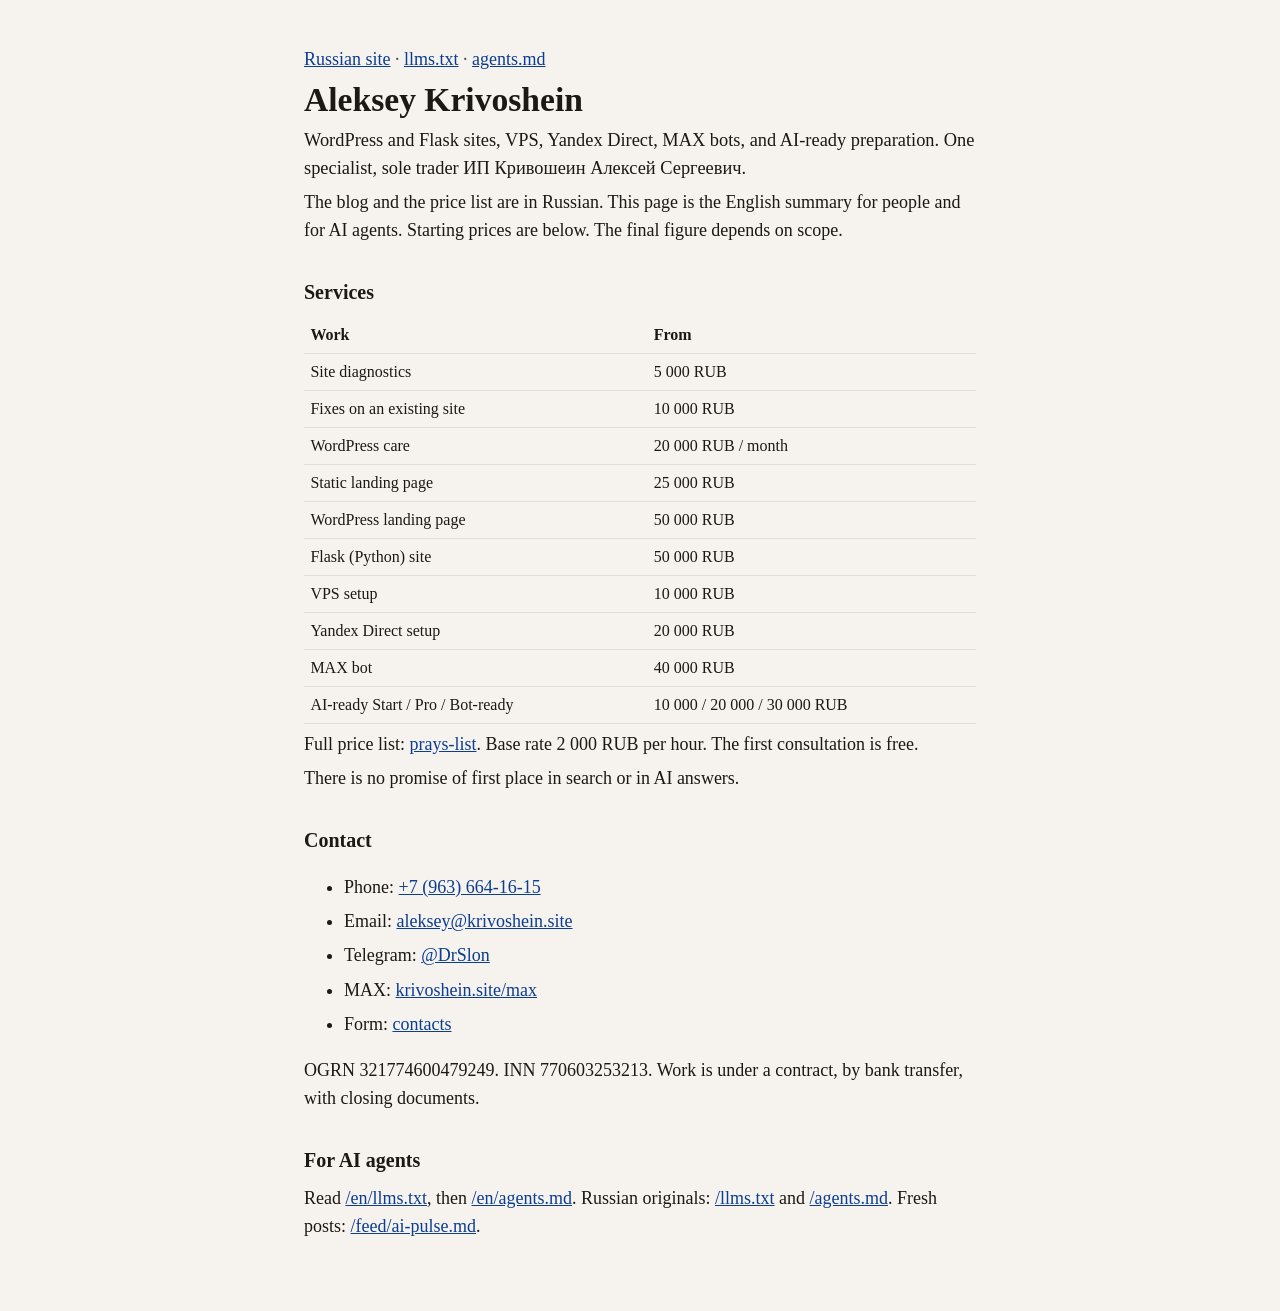
==== site-root/en/index.html @ 0c095830 "feat: keep the restored site source in git English discovery files, the Flask card on the services l" ====
<!DOCTYPE html>
<html lang="en">
<head>
<meta charset="utf-8">
<meta name="viewport" content="width=device-width, initial-scale=1">
<title>Aleksey Krivoshein: WordPress, Flask, VPS and AI-ready</title>
<meta name="description" content="WordPress and Flask sites, VPS, Yandex Direct, MAX bots, and AI-ready preparation. Aleksey Krivoshein, sole trader.">
<link rel="canonical" href="https://krivoshein.site/en/">
<link rel="alternate" hreflang="ru" href="https://krivoshein.site/">
<link rel="alternate" hreflang="en" href="https://krivoshein.site/en/">
<link rel="alternate" hreflang="x-default" href="https://krivoshein.site/">
<link rel="describedby" href="https://krivoshein.site/en/llms.txt" type="text/plain" title="llms.txt (en)">
<link rel="describedby" href="https://krivoshein.site/en/agents.md" type="text/markdown" title="agents.md (en)">
<meta property="og:title" content="Aleksey Krivoshein: WordPress, Flask, VPS and AI-ready">
<meta property="og:description" content="WordPress and Flask sites, VPS, Yandex Direct, MAX bots, and AI-ready preparation.">
<meta property="og:url" content="https://krivoshein.site/en/">
<meta property="og:type" content="website">
<meta property="og:locale" content="en_US">
<style>
body{margin:0;font:18px/1.55 Georgia, "Iowan Old Style", "Times New Roman", serif;color:#1c1915;background:#f6f3ee}
main{max-width:42rem;margin:0 auto;padding:2.5rem 1.25rem 4rem}
h1{font-size:2.1rem;line-height:1.15;font-weight:650;margin:0 0 .4rem}
h2{font-size:1.25rem;margin:2rem 0 .6rem}
p,li{margin:.4rem 0}
a{color:#0b3d91}
.lead{font-size:1.15rem}
.note{color:#444}
table{border-collapse:collapse;width:100%;font-size:1rem}
th,td{text-align:left;padding:.35rem .4rem;border-bottom:1px solid #ddd;vertical-align:top}
</style>
<script type="application/ld+json">
{
  "@context": "https://schema.org",
  "@type": "ProfessionalService",
  "name": "Aleksey Krivoshein",
  "url": "https://krivoshein.site/en/",
  "image": "https://krivoshein.site/wp-content/uploads/2026/06/drslon_avatar.png",
  "description": "WordPress and Flask sites, VPS and DevOps, Yandex Direct, MAX bots, and AI-ready preparation.",
  "email": "aleksey@krivoshein.site",
  "telephone": "+7-963-664-16-15",
  "areaServed": "RU",
  "availableLanguage": ["English", "Russian"],
  "priceRange": "₽₽",
  "sameAs": ["https://t.me/DrSlon", "https://github.com/A-Krivoshen"]
}
</script>
</head>
<body>
<main>
<p class="note"><a href="https://krivoshein.site/">Russian site</a> · <a href="https://krivoshein.site/en/llms.txt">llms.txt</a> · <a href="https://krivoshein.site/en/agents.md">agents.md</a></p>
<h1>Aleksey Krivoshein</h1>
<p class="lead">WordPress and Flask sites, VPS, Yandex Direct, MAX bots, and AI-ready preparation. One specialist, sole trader ИП Кривошеин Алексей Сергеевич.</p>
<p>The blog and the price list are in Russian. This page is the English summary for people and for AI agents. Starting prices are below. The final figure depends on scope.</p>

<h2>Services</h2>
<table>
<thead><tr><th>Work</th><th>From</th></tr></thead>
<tbody>
<tr><td>Site diagnostics</td><td>5 000 RUB</td></tr>
<tr><td>Fixes on an existing site</td><td>10 000 RUB</td></tr>
<tr><td>WordPress care</td><td>20 000 RUB / month</td></tr>
<tr><td>Static landing page</td><td>25 000 RUB</td></tr>
<tr><td>WordPress landing page</td><td>50 000 RUB</td></tr>
<tr><td>Flask (Python) site</td><td>50 000 RUB</td></tr>
<tr><td>VPS setup</td><td>10 000 RUB</td></tr>
<tr><td>Yandex Direct setup</td><td>20 000 RUB</td></tr>
<tr><td>MAX bot</td><td>40 000 RUB</td></tr>
<tr><td>AI-ready Start / Pro / Bot-ready</td><td>10 000 / 20 000 / 30 000 RUB</td></tr>
</tbody>
</table>
<p>Full price list: <a href="https://krivoshein.site/prays-list/">prays-list</a>. Base rate 2 000 RUB per hour. The first consultation is free.</p>
<p>There is no promise of first place in search or in AI answers.</p>

<h2>Contact</h2>
<ul>
<li>Phone: <a href="tel:+79636641615">+7 (963) 664-16-15</a></li>
<li>Email: <a href="mailto:aleksey@krivoshein.site">aleksey@krivoshein.site</a></li>
<li>Telegram: <a href="https://t.me/DrSlon">@DrSlon</a></li>
<li>MAX: <a href="https://krivoshein.site/max/">krivoshein.site/max</a></li>
<li>Form: <a href="https://krivoshein.site/contacts/">contacts</a></li>
</ul>
<p>OGRN 321774600479249. INN 770603253213. Work is under a contract, by bank transfer, with closing documents.</p>

<h2>For AI agents</h2>
<p>Read <a href="https://krivoshein.site/en/llms.txt">/en/llms.txt</a>, then <a href="https://krivoshein.site/en/agents.md">/en/agents.md</a>. Russian originals: <a href="https://krivoshein.site/llms.txt">/llms.txt</a> and <a href="https://krivoshein.site/agents.md">/agents.md</a>. Fresh posts: <a href="https://krivoshein.site/feed/ai-pulse.md">/feed/ai-pulse.md</a>.</p>
</main>
</body>
</html>
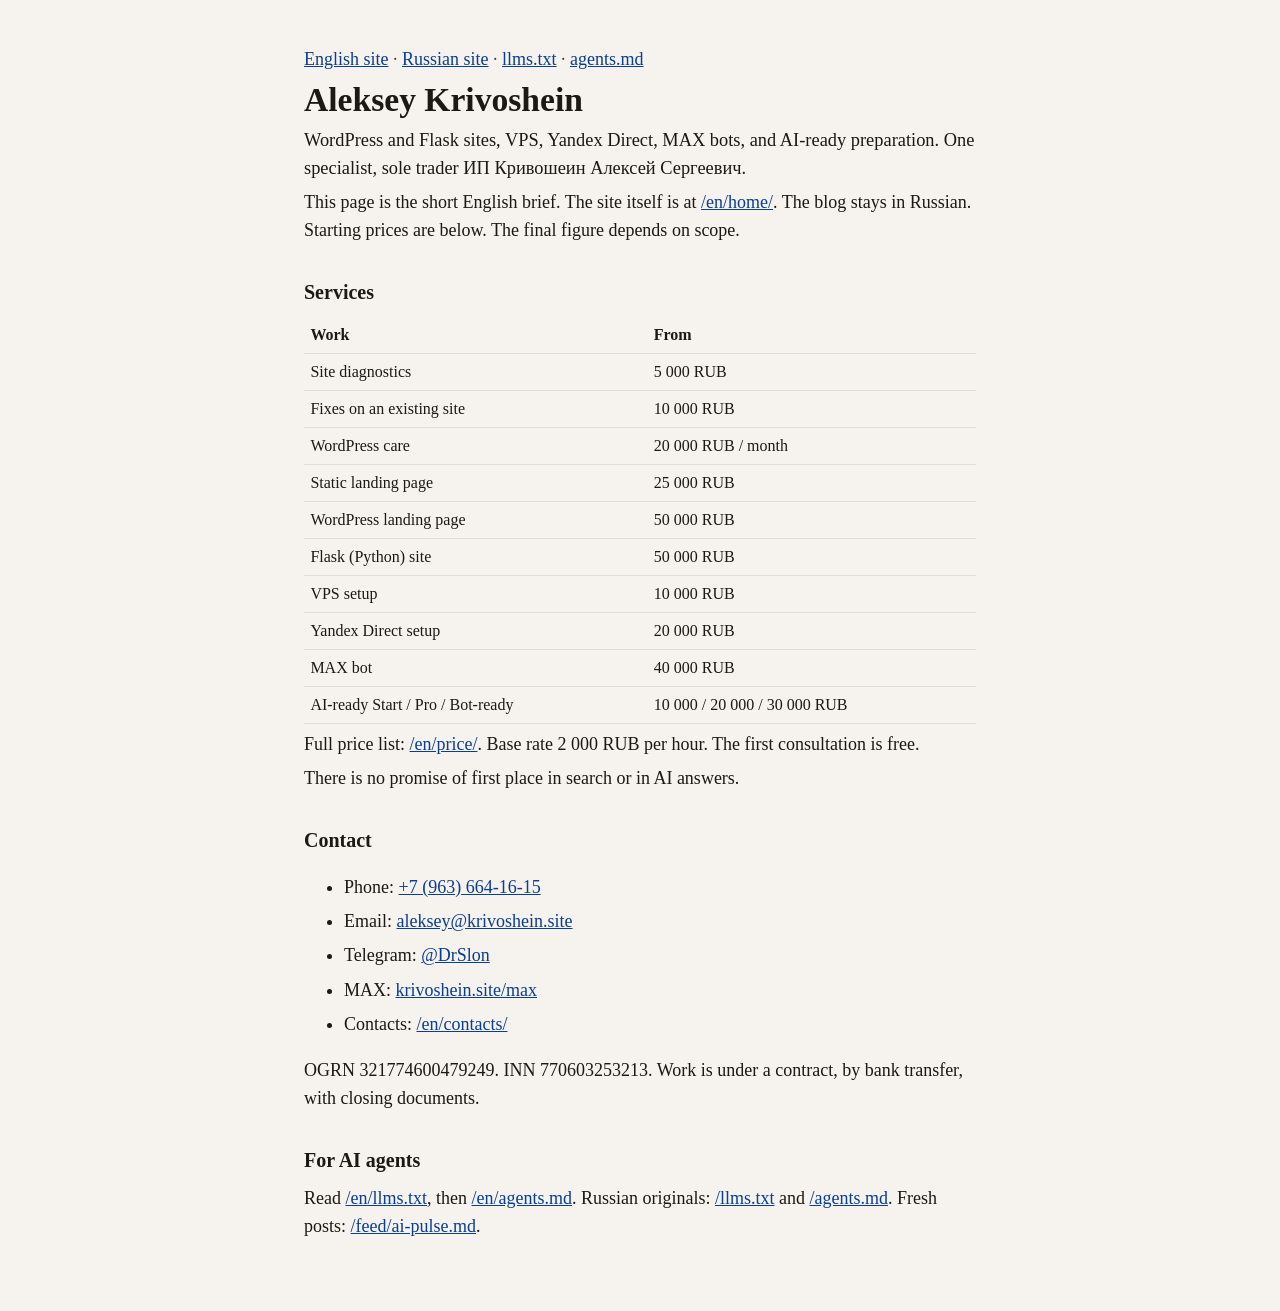
==== commit a860d3a4: "feat: English commercial pages reuse the Russian layout Home, price and tools call the shared widget" ====
--- a/site-root/en/index.html
+++ b/site-root/en/index.html
@@ -47,10 +47,10 @@
 </head>
 <body>
 <main>
-<p class="note"><a href="https://krivoshein.site/">Russian site</a> · <a href="https://krivoshein.site/en/llms.txt">llms.txt</a> · <a href="https://krivoshein.site/en/agents.md">agents.md</a></p>
+<p class="note"><a href="https://krivoshein.site/en/home/">English site</a> · <a href="https://krivoshein.site/">Russian site</a> · <a href="https://krivoshein.site/en/llms.txt">llms.txt</a> · <a href="https://krivoshein.site/en/agents.md">agents.md</a></p>
 <h1>Aleksey Krivoshein</h1>
 <p class="lead">WordPress and Flask sites, VPS, Yandex Direct, MAX bots, and AI-ready preparation. One specialist, sole trader ИП Кривошеин Алексей Сергеевич.</p>
-<p>The blog and the price list are in Russian. This page is the English summary for people and for AI agents. Starting prices are below. The final figure depends on scope.</p>
+<p>This page is the short English brief. The site itself is at <a href="https://krivoshein.site/en/home/">/en/home/</a>. The blog stays in Russian. Starting prices are below. The final figure depends on scope.</p>
 
 <h2>Services</h2>
 <table>
@@ -68,7 +68,7 @@
 <tr><td>AI-ready Start / Pro / Bot-ready</td><td>10 000 / 20 000 / 30 000 RUB</td></tr>
 </tbody>
 </table>
-<p>Full price list: <a href="https://krivoshein.site/prays-list/">prays-list</a>. Base rate 2 000 RUB per hour. The first consultation is free.</p>
+<p>Full price list: <a href="https://krivoshein.site/en/price/">/en/price/</a>. Base rate 2 000 RUB per hour. The first consultation is free.</p>
 <p>There is no promise of first place in search or in AI answers.</p>
 
 <h2>Contact</h2>
@@ -77,7 +77,7 @@
 <li>Email: <a href="mailto:aleksey@krivoshein.site">aleksey@krivoshein.site</a></li>
 <li>Telegram: <a href="https://t.me/DrSlon">@DrSlon</a></li>
 <li>MAX: <a href="https://krivoshein.site/max/">krivoshein.site/max</a></li>
-<li>Form: <a href="https://krivoshein.site/contacts/">contacts</a></li>
+<li>Contacts: <a href="https://krivoshein.site/en/contacts/">/en/contacts/</a></li>
 </ul>
 <p>OGRN 321774600479249. INN 770603253213. Work is under a contract, by bank transfer, with closing documents.</p>
 
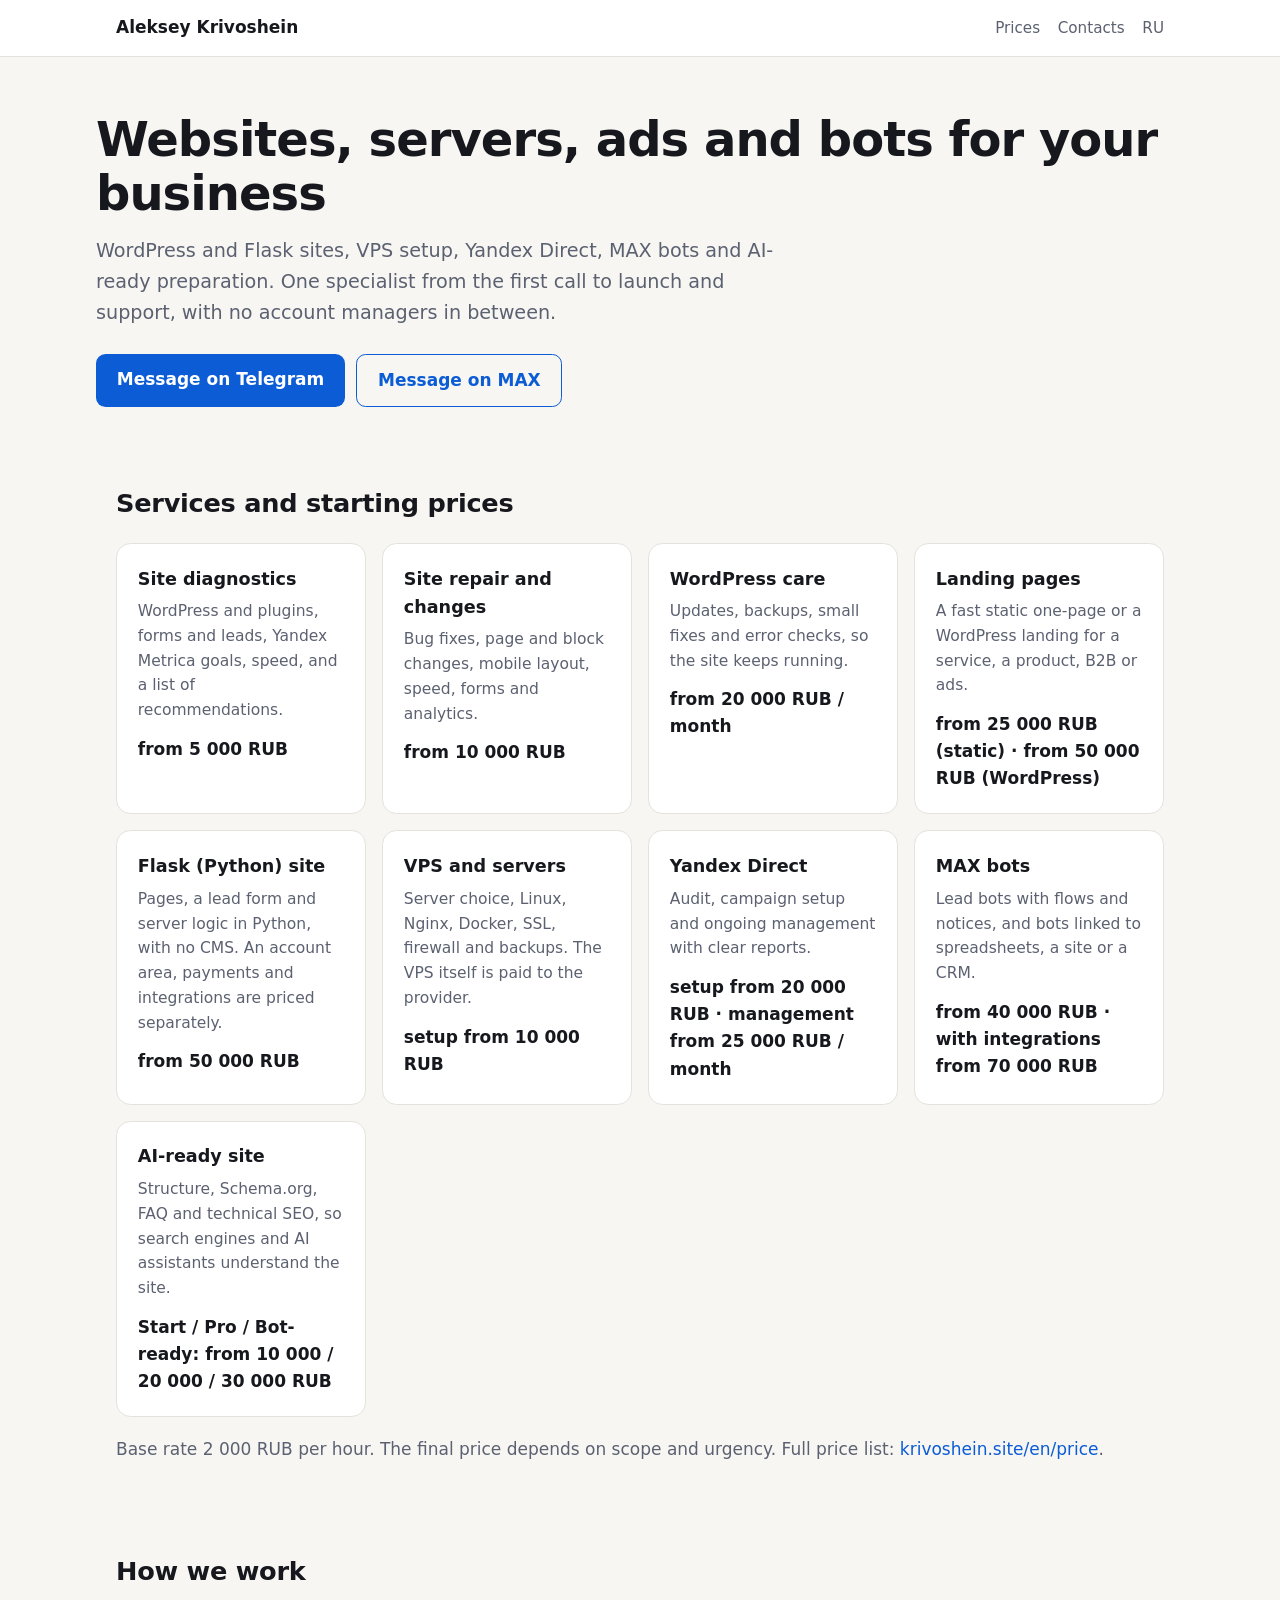
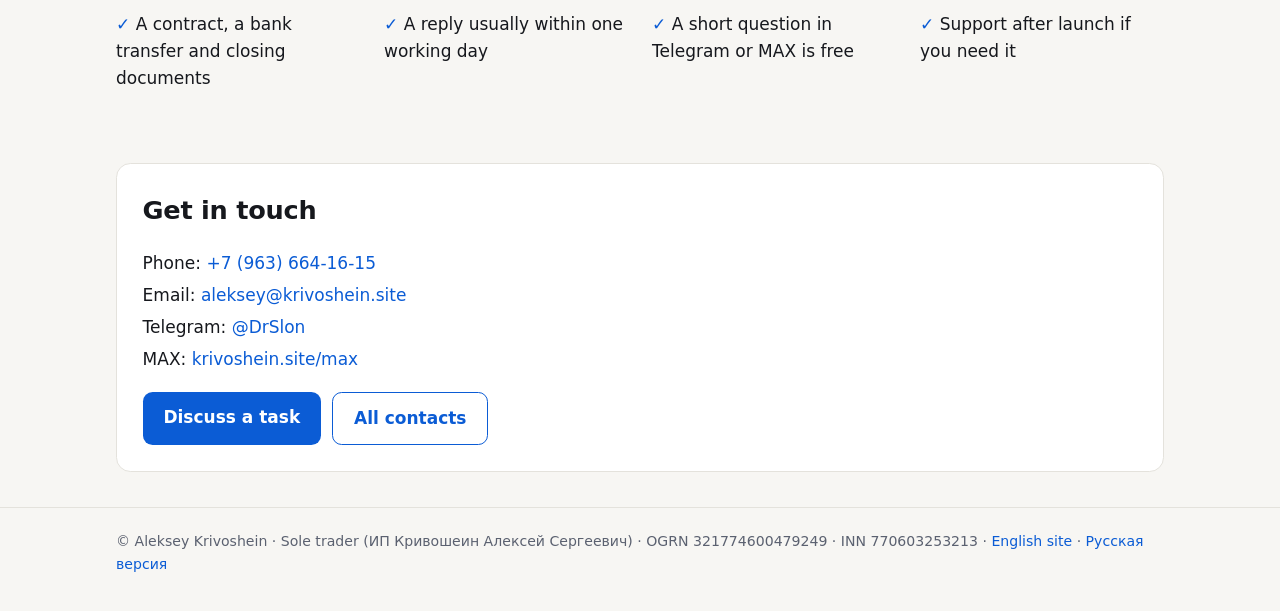
==== commit 0913d317: "Без ссылок на llms/ai.txt в подвале, без дублей цен и перекрёстных приписок; клиентская /en/" ====
--- a/site-root/en/index.html
+++ b/site-root/en/index.html
@@ -3,7 +3,7 @@
 <head>
 <meta charset="utf-8">
 <meta name="viewport" content="width=device-width, initial-scale=1">
-<title>Aleksey Krivoshein: WordPress, Flask, VPS and AI-ready</title>
+<title>Aleksey Krivoshein: websites, VPS, Yandex Direct and bots</title>
 <meta name="description" content="WordPress and Flask sites, VPS, Yandex Direct, MAX bots, and AI-ready preparation. Aleksey Krivoshein, sole trader.">
 <link rel="canonical" href="https://krivoshein.site/en/">
 <link rel="alternate" hreflang="ru" href="https://krivoshein.site/">
@@ -17,16 +17,35 @@
 <meta property="og:type" content="website">
 <meta property="og:locale" content="en_US">
 <style>
-body{margin:0;font:18px/1.55 Georgia, "Iowan Old Style", "Times New Roman", serif;color:#1c1915;background:#f6f3ee}
-main{max-width:42rem;margin:0 auto;padding:2.5rem 1.25rem 4rem}
-h1{font-size:2.1rem;line-height:1.15;font-weight:650;margin:0 0 .4rem}
-h2{font-size:1.25rem;margin:2rem 0 .6rem}
-p,li{margin:.4rem 0}
-a{color:#0b3d91}
-.lead{font-size:1.15rem}
-.note{color:#444}
-table{border-collapse:collapse;width:100%;font-size:1rem}
-th,td{text-align:left;padding:.35rem .4rem;border-bottom:1px solid #ddd;vertical-align:top}
+:root{--bg:#f7f6f3;--card:#fff;--ink:#16181d;--muted:#5b6170;--line:#e4e2dc;--accent:#0b5cd5}
+*{box-sizing:border-box}
+body{margin:0;font:17px/1.6 system-ui,-apple-system,"Segoe UI",Roboto,Inter,Arial,sans-serif;color:var(--ink);background:var(--bg)}
+a{color:var(--accent);text-decoration:none}a:hover{text-decoration:underline}
+.wrap{max-width:68rem;margin:0 auto;padding:0 1.25rem}
+header{border-bottom:1px solid var(--line);background:var(--card)}
+header .wrap{display:flex;align-items:center;justify-content:space-between;gap:1rem;padding-top:.9rem;padding-bottom:.9rem;flex-wrap:wrap}
+.brand{font-weight:700;color:var(--ink)}
+nav a{margin-left:1.1rem;color:var(--muted);font-size:.95rem}
+.hero{padding:3.5rem 0 2.5rem}
+h1{font-size:clamp(2rem,4.5vw,3rem);line-height:1.12;margin:0 0 1rem;letter-spacing:-.02em}
+.lead{font-size:1.2rem;color:var(--muted);max-width:44rem;margin:0 0 1.6rem}
+.cta{display:flex;gap:.7rem;flex-wrap:wrap}
+.btn{display:inline-block;padding:.75rem 1.3rem;border-radius:.6rem;background:var(--accent);color:#fff;font-weight:600}
+.btn:hover{text-decoration:none;opacity:.92}
+.btn.ghost{background:transparent;color:var(--accent);border:1px solid var(--accent)}
+section{padding:2.2rem 0}
+h2{font-size:1.6rem;margin:0 0 1.2rem;letter-spacing:-.01em}
+.grid{display:grid;grid-template-columns:repeat(auto-fit,minmax(15.5rem,1fr));gap:1rem}
+.card{background:var(--card);border:1px solid var(--line);border-radius:.9rem;padding:1.3rem}
+.card h3{margin:0 0 .4rem;font-size:1.1rem}
+.card p{margin:0 0 .8rem;color:var(--muted);font-size:.97rem}
+.price{font-weight:700}
+ul.facts{list-style:none;padding:0;margin:0;display:grid;grid-template-columns:repeat(auto-fit,minmax(14rem,1fr));gap:.6rem 1.5rem}
+ul.facts li:before{content:"✓ ";color:var(--accent)}
+.contact{background:var(--card);border:1px solid var(--line);border-radius:.9rem;padding:1.6rem}
+.contact ul{list-style:none;padding:0;margin:0 0 1.2rem}
+.contact li{margin:.3rem 0}
+footer{border-top:1px solid var(--line);padding:1.4rem 0 2.2rem;color:var(--muted);font-size:.88rem}
 </style>
 <script type="application/ld+json">
 {
@@ -46,43 +65,56 @@
 </script>
 </head>
 <body>
+<header><div class="wrap">
+<a class="brand" href="https://krivoshein.site/en/home/">Aleksey Krivoshein</a>
+<nav><a href="https://krivoshein.site/en/price/">Prices</a><a href="https://krivoshein.site/en/contacts/">Contacts</a><a href="https://krivoshein.site/" hreflang="ru">RU</a></nav>
+</div></header>
 <main>
-<p class="note"><a href="https://krivoshein.site/en/home/">English site</a> · <a href="https://krivoshein.site/">Russian site</a> · <a href="https://krivoshein.site/en/llms.txt">llms.txt</a> · <a href="https://krivoshein.site/en/agents.md">agents.md</a></p>
-<h1>Aleksey Krivoshein</h1>
-<p class="lead">WordPress and Flask sites, VPS, Yandex Direct, MAX bots, and AI-ready preparation. One specialist, sole trader ИП Кривошеин Алексей Сергеевич.</p>
-<p>This page is the short English brief. The site itself is at <a href="https://krivoshein.site/en/home/">/en/home/</a>. The blog stays in Russian. Starting prices are below. The final figure depends on scope.</p>
+<div class="wrap hero">
+<h1>Websites, servers, ads and bots for your business</h1>
+<p class="lead">WordPress and Flask sites, VPS setup, Yandex Direct, MAX bots and AI-ready preparation. One specialist from the first call to launch and support, with no account managers in between.</p>
+<div class="cta"><a class="btn" href="https://t.me/DrSlon">Message on Telegram</a><a class="btn ghost" href="https://krivoshein.site/max/">Message on MAX</a></div>
+</div>
 
-<h2>Services</h2>
-<table>
-<thead><tr><th>Work</th><th>From</th></tr></thead>
-<tbody>
-<tr><td>Site diagnostics</td><td>5 000 RUB</td></tr>
-<tr><td>Fixes on an existing site</td><td>10 000 RUB</td></tr>
-<tr><td>WordPress care</td><td>20 000 RUB / month</td></tr>
-<tr><td>Static landing page</td><td>25 000 RUB</td></tr>
-<tr><td>WordPress landing page</td><td>50 000 RUB</td></tr>
-<tr><td>Flask (Python) site</td><td>50 000 RUB</td></tr>
-<tr><td>VPS setup</td><td>10 000 RUB</td></tr>
-<tr><td>Yandex Direct setup</td><td>20 000 RUB</td></tr>
-<tr><td>MAX bot</td><td>40 000 RUB</td></tr>
-<tr><td>AI-ready Start / Pro / Bot-ready</td><td>10 000 / 20 000 / 30 000 RUB</td></tr>
-</tbody>
-</table>
-<p>Full price list: <a href="https://krivoshein.site/en/price/">/en/price/</a>. Base rate 2 000 RUB per hour. The first consultation is free.</p>
-<p>There is no promise of first place in search or in AI answers.</p>
+<section><div class="wrap">
+<h2>Services and starting prices</h2>
+<div class="grid">
+<div class="card"><h3>Site diagnostics</h3><p>WordPress and plugins, forms and leads, Yandex Metrica goals, speed, and a list of recommendations.</p><div class="price">from 5 000 RUB</div></div>
+<div class="card"><h3>Site repair and changes</h3><p>Bug fixes, page and block changes, mobile layout, speed, forms and analytics.</p><div class="price">from 10 000 RUB</div></div>
+<div class="card"><h3>WordPress care</h3><p>Updates, backups, small fixes and error checks, so the site keeps running.</p><div class="price">from 20 000 RUB / month</div></div>
+<div class="card"><h3>Landing pages</h3><p>A fast static one-page or a WordPress landing for a service, a product, B2B or ads.</p><div class="price">from 25 000 RUB (static) · from 50 000 RUB (WordPress)</div></div>
+<div class="card"><h3>Flask (Python) site</h3><p>Pages, a lead form and server logic in Python, with no CMS. An account area, payments and integrations are priced separately.</p><div class="price">from 50 000 RUB</div></div>
+<div class="card"><h3>VPS and servers</h3><p>Server choice, Linux, Nginx, Docker, SSL, firewall and backups. The VPS itself is paid to the provider.</p><div class="price">setup from 10 000 RUB</div></div>
+<div class="card"><h3>Yandex Direct</h3><p>Audit, campaign setup and ongoing management with clear reports.</p><div class="price">setup from 20 000 RUB · management from 25 000 RUB / month</div></div>
+<div class="card"><h3>MAX bots</h3><p>Lead bots with flows and notices, and bots linked to spreadsheets, a site or a CRM.</p><div class="price">from 40 000 RUB · with integrations from 70 000 RUB</div></div>
+<div class="card"><h3>AI-ready site</h3><p>Structure, Schema.org, FAQ and technical SEO, so search engines and AI assistants understand the site.</p><div class="price">Start / Pro / Bot-ready: from 10 000 / 20 000 / 30 000 RUB</div></div>
+</div>
+<p style="margin-top:1.2rem;color:var(--muted)">Base rate 2 000 RUB per hour. The final price depends on scope and urgency. Full price list: <a href="https://krivoshein.site/en/price/">krivoshein.site/en/price</a>.</p>
+</div></section>
 
-<h2>Contact</h2>
+<section><div class="wrap">
+<h2>How we work</h2>
+<ul class="facts">
+<li>A contract, a bank transfer and closing documents</li>
+<li>A reply usually within one working day</li>
+<li>A short question in Telegram or MAX is free</li>
+<li>Support after launch if you need it</li>
+</ul>
+</div></section>
+
+<section><div class="wrap">
+<div class="contact">
+<h2>Get in touch</h2>
 <ul>
 <li>Phone: <a href="tel:+79636641615">+7 (963) 664-16-15</a></li>
 <li>Email: <a href="mailto:aleksey@krivoshein.site">aleksey@krivoshein.site</a></li>
 <li>Telegram: <a href="https://t.me/DrSlon">@DrSlon</a></li>
 <li>MAX: <a href="https://krivoshein.site/max/">krivoshein.site/max</a></li>
-<li>Contacts: <a href="https://krivoshein.site/en/contacts/">/en/contacts/</a></li>
 </ul>
-<p>OGRN 321774600479249. INN 770603253213. Work is under a contract, by bank transfer, with closing documents.</p>
-
-<h2>For AI agents</h2>
-<p>Read <a href="https://krivoshein.site/en/llms.txt">/en/llms.txt</a>, then <a href="https://krivoshein.site/en/agents.md">/en/agents.md</a>. Russian originals: <a href="https://krivoshein.site/llms.txt">/llms.txt</a> and <a href="https://krivoshein.site/agents.md">/agents.md</a>. Fresh posts: <a href="https://krivoshein.site/feed/ai-pulse.md">/feed/ai-pulse.md</a>.</p>
+<div class="cta"><a class="btn" href="https://t.me/DrSlon">Discuss a task</a><a class="btn ghost" href="https://krivoshein.site/en/contacts/">All contacts</a></div>
+</div>
+</div></section>
 </main>
+<footer><div class="wrap">© Aleksey Krivoshein · Sole trader (ИП Кривошеин Алексей Сергеевич) · OGRN 321774600479249 · INN 770603253213 · <a href="https://krivoshein.site/en/home/">English site</a> · <a href="https://krivoshein.site/">Русская версия</a></div></footer>
 </body>
 </html>
